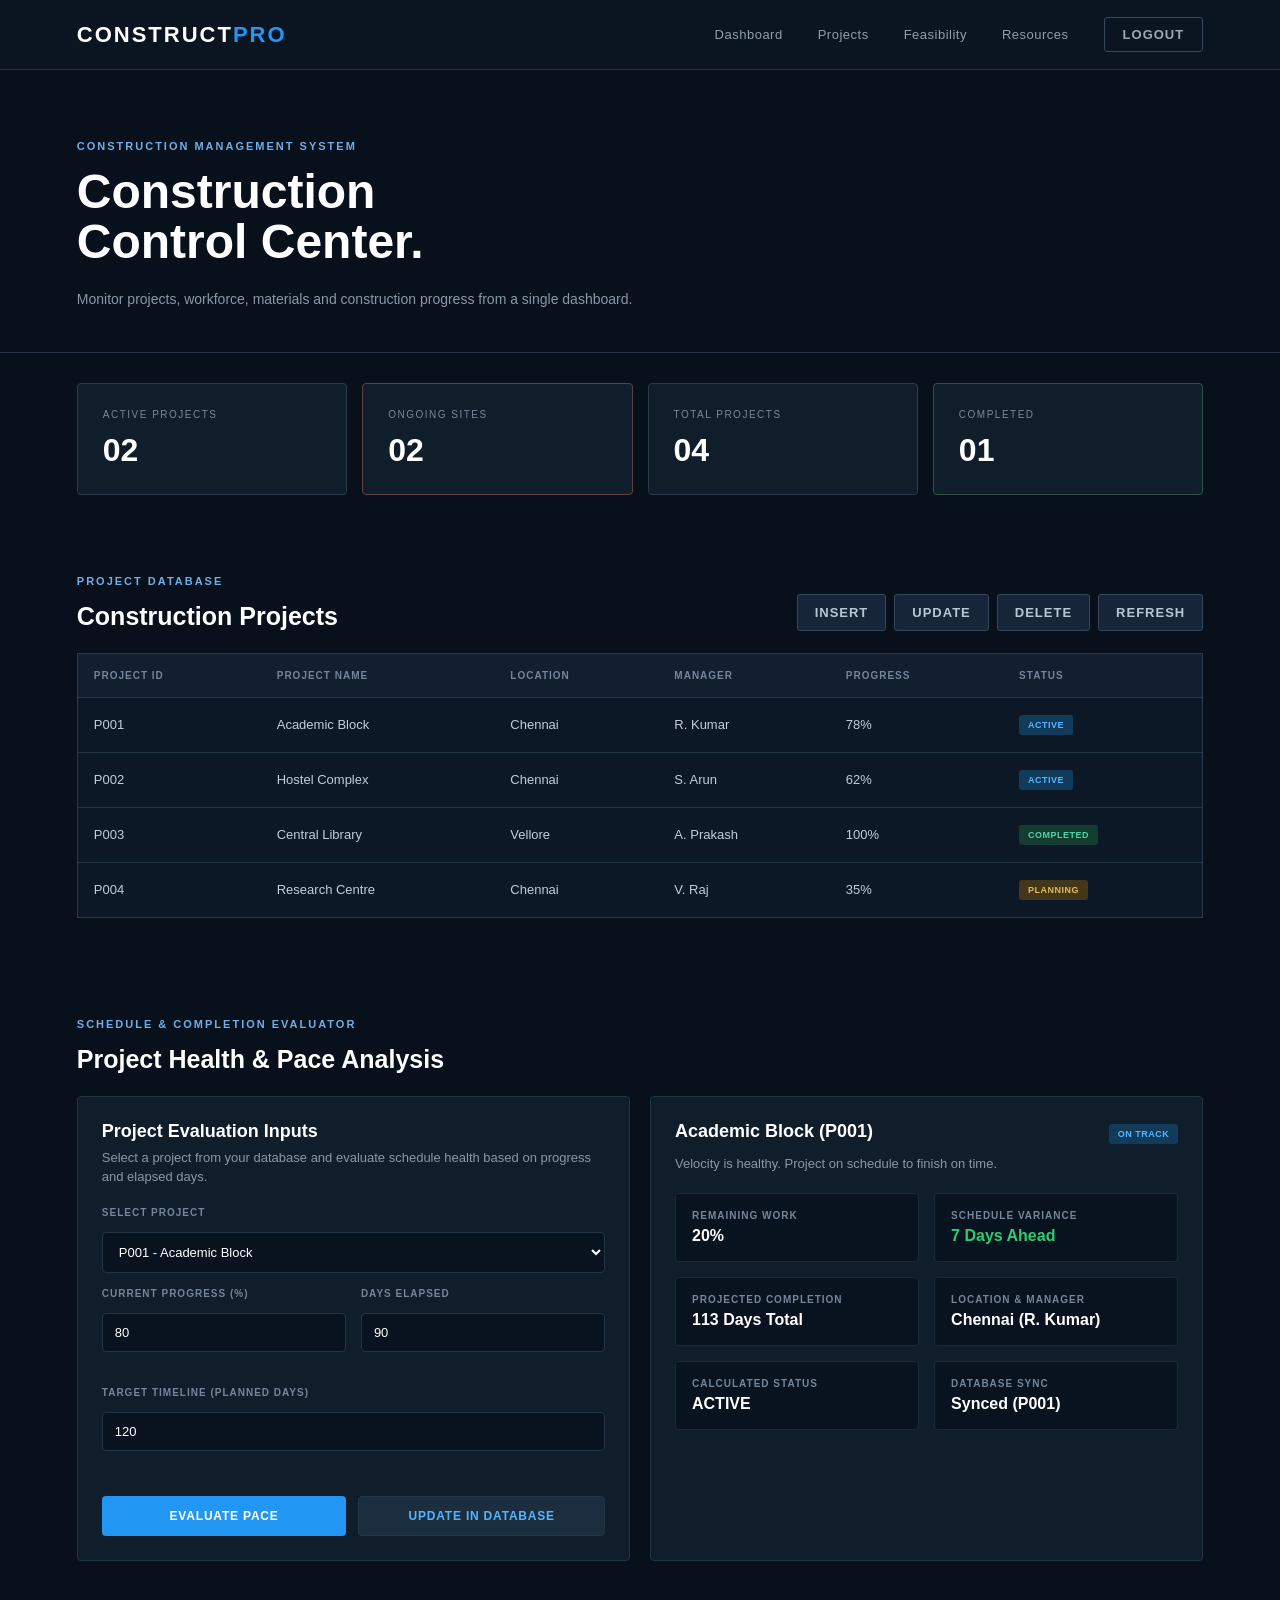
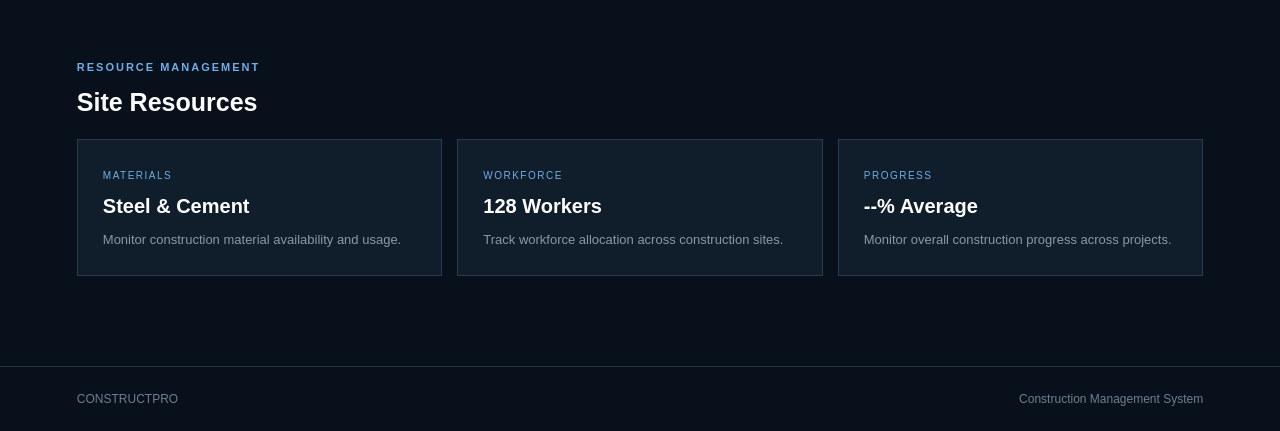
==== frontend/dashboard.html @ 84592eaa "Initial commit - ConstructPro" ====
<!DOCTYPE html>
<html lang="en">

<head>

    <meta charset="UTF-8">

    <meta name="viewport" content="width=device-width, initial-scale=1.0">

    <title>Construction Management Dashboard</title>

    <link rel="stylesheet" href="style.css?v=2">

</head>


<body class="dashboard-page">


<!-- ================= HEADER ================= -->

<header>

    <div class="brand">
        CONSTRUCT<span>PRO</span>
    </div>

    <nav>

        <a href="#dashboard">Dashboard</a>

        <a href="#projects">Projects</a>

        <a href="#feasibility">Feasibility</a>

        <a href="#resources">Resources</a>

    </nav>

    <button class="logout"
            onclick="logout()">

        LOGOUT

    </button>

</header>



<!-- ================= MAIN ================= -->

<main>


<!-- ================= DASHBOARD ================= -->

<section id="dashboard"
         class="dashboard-hero">

    <div>

        <p class="system-label">
            CONSTRUCTION MANAGEMENT SYSTEM
        </p>

        <h1>
            Construction<br>
            Control Center.
        </h1>

        <p class="dashboard-description">

            Monitor projects, workforce,
            materials and construction
            progress from a single dashboard.

        </p>

    </div>

</section>



<!-- ================= STATISTICS ================= -->

<section class="stats">

    <div class="stat-card">

        <span>ACTIVE PROJECTS</span>

        <strong id="statActive">02</strong>

    </div>


    <div class="stat-card critical">

        <span>ONGOING SITES</span>

        <strong id="statSites">02</strong>

    </div>


    <div class="stat-card">

        <span>TOTAL PROJECTS</span>

        <strong id="statTotal">04</strong>

    </div>


    <div class="stat-card completed-card">

        <span>COMPLETED</span>

        <strong id="statCompleted">01</strong>

    </div>

</section>



<!-- ================= PROJECTS ================= -->

<section id="projects"
         class="data-section">

    <div class="section-header">

        <div>

            <p class="system-label">
                PROJECT DATABASE
            </p>

            <h2>
                Construction Projects
            </h2>

        </div>


        <div class="actions">

            <button onclick="insertProject()">
                INSERT
            </button>

            <button onclick="updateProject()">
                UPDATE
            </button>

            <button onclick="deleteProject()">
                DELETE
            </button>

            <button onclick="refreshProjects()">
                REFRESH
            </button>

        </div>

    </div>



    <div class="table-container">

        <table id="projectTable">

            <thead>

                <tr>

                    <th>PROJECT ID</th>

                    <th>PROJECT NAME</th>

                    <th>LOCATION</th>

                    <th>MANAGER</th>

                    <th>PROGRESS</th>

                    <th>STATUS</th>

                </tr>

            </thead>


            <tbody id="projectTableBody">

                <tr>

                    <td>P001</td>

                    <td>Academic Block</td>

                    <td>Chennai</td>

                    <td>R. Kumar</td>

                    <td>78%</td>

                    <td>
                        <span class="status active">
                            ACTIVE
                        </span>
                    </td>

                </tr>


                <tr>

                    <td>P002</td>

                    <td>Hostel Complex</td>

                    <td>Chennai</td>

                    <td>S. Arun</td>

                    <td>62%</td>

                    <td>
                        <span class="status active">
                            ACTIVE
                        </span>
                    </td>

                </tr>


                <tr>

                    <td>P003</td>

                    <td>Central Library</td>

                    <td>Vellore</td>

                    <td>A. Prakash</td>

                    <td>100%</td>

                    <td>
                        <span class="status completed">
                            COMPLETED
                        </span>
                    </td>

                </tr>


                <tr>

                    <td>P004</td>

                    <td>Research Centre</td>

                    <td>Chennai</td>

                    <td>V. Raj</td>

                    <td>35%</td>

                    <td>
                        <span class="status planning">
                            PLANNING
                        </span>
                    </td>

                </tr>

            </tbody>

        </table>

    </div>

</section>



<!-- ================= SCHEDULE & HEALTH EVALUATOR ================= -->

<section id="feasibility"
         class="data-section">

    <div class="section-header">

        <div>

            <p class="system-label">
                SCHEDULE & COMPLETION EVALUATOR
            </p>

            <h2>
                Project Health & Pace Analysis
            </h2>

        </div>

    </div>


    <div class="estimator-container">

        <!-- Input Form -->
        <div class="estimator-card input-card">

            <h3>Project Evaluation Inputs</h3>

            <p class="card-desc">
                Select a project from your database and evaluate schedule health based on progress and elapsed days.
            </p>

            <div class="form-grid">

                <div class="form-group full-width">
                    <label>SELECT PROJECT</label>
                    <select id="evalSelectProject" onchange="onProjectSelectChanged()">
                        <option value="P001">P001 - Academic Block</option>
                        <option value="P002">P002 - Hostel Complex</option>
                        <option value="P003">P003 - Central Library</option>
                        <option value="P004">P004 - Research Centre</option>
                    </select>
                </div>

                <div class="form-group">
                    <label>CURRENT PROGRESS (%)</label>
                    <input type="number" id="evalProgress" value="80" min="0" max="100" placeholder="0 - 100">
                </div>

                <div class="form-group">
                    <label>DAYS ELAPSED</label>
                    <input type="number" id="evalDaysElapsed" value="90" min="1" placeholder="e.g. 90">
                </div>

                <div class="form-group full-width">
                    <label>TARGET TIMELINE (PLANNED DAYS)</label>
                    <input type="number" id="evalTargetDays" value="120" min="1" placeholder="e.g. 120">
                </div>

            </div>

            <div class="estimator-actions">
                <button type="button" class="btn-calc" onclick="evaluateProjectSchedule(false)">
                    EVALUATE PACE
                </button>
                <button type="button" class="btn-save" onclick="evaluateProjectSchedule(true)">
                    UPDATE IN DATABASE
                </button>
            </div>

        </div>


        <!-- Output Result Card -->
        <div class="estimator-card output-card">

            <div class="output-top">
                <h3 id="outProjectTitle">Academic Block (P001)</h3>
                <span id="healthBadge" class="status active">ON TRACK</span>
            </div>

            <p class="card-desc" id="outRecommendation">
                Velocity is healthy. Project on schedule to finish on time.
            </p>

            <div class="output-stats-grid">

                <div class="out-item">
                    <span>REMAINING WORK</span>
                    <strong id="outRemaining">20%</strong>
                </div>

                <div class="out-item">
                    <span>SCHEDULE VARIANCE</span>
                    <strong id="outPaceVariance" style="color: #2ecc71;">7 Days Ahead</strong>
                </div>

                <div class="out-item">
                    <span>PROJECTED COMPLETION</span>
                    <strong id="outProjectedDays">113 Days Total</strong>
                </div>

                <div class="out-item">
                    <span>LOCATION & MANAGER</span>
                    <strong id="outSiteInfo">Chennai (R. Kumar)</strong>
                </div>

                <div class="out-item">
                    <span>CALCULATED STATUS</span>
                    <strong id="outNewStatus">ACTIVE</strong>
                </div>

                <div class="out-item">
                    <span>DATABASE SYNC</span>
                    <strong id="outDbSync">Synced (P001)</strong>
                </div>

            </div>

        </div>

    </div>

</section>



<!-- ================= RESOURCES ================= -->

<section id="resources"
         class="data-section">

    <div class="section-header">

        <div>

            <p class="system-label">
                RESOURCE MANAGEMENT
            </p>

            <h2>
                Site Resources
            </h2>

        </div>

    </div>


    <div class="resource-grid">


        <div class="resource-card">

            <span>MATERIALS</span>

            <h3>Steel & Cement</h3>

            <p>
                Monitor construction material
                availability and usage.
            </p>

        </div>


        <div class="resource-card">

            <span>WORKFORCE</span>

            <h3>128 Workers</h3>

            <p>
                Track workforce allocation
                across construction sites.
            </p>

        </div>


        <div class="resource-card">

            <span>PROGRESS</span>

            <h3 id="statAvgProgress">--% Average</h3>

            <p>
                Monitor overall construction
                progress across projects.
            </p>

        </div>

    </div>

</section>


</main>



<footer>

    CONSTRUCTPRO

    <span>
        Construction Management System
    </span>

</footer>


<script src="script.js?v=4"></script>

</body>

</html>
---- frontend/style.css ----
* {
    margin: 0;
    padding: 0;
    box-sizing: border-box;
}

body {
    font-family: Arial, sans-serif;
    background: #08101b;
    color: #ffffff;
}


/* ================= LOGIN ================= */

.login-page {
    min-height: 100vh;

    display: flex;
    justify-content: center;
    align-items: center;

    background:
        radial-gradient(
            circle at 20% 20%,
            #17283d 0%,
            #08101b 45%,
            #050a11 100%
        );
}

.login-card {
    width: 440px;

    padding: 55px 50px;

    background: rgba(18, 29, 43, 0.95);

    border: 1px solid #314255;

    box-shadow:
        0 20px 60px rgba(0, 0, 0, 0.45);

    border-radius: 4px;
}

.brand {
    font-size: 22px;
    font-weight: bold;
    letter-spacing: 2px;

    margin-bottom: 45px;
}

.brand span {
    color: #2196f3;
}

.system-label {
    color: #6faee8;

    font-size: 11px;
    font-weight: bold;

    letter-spacing: 2px;

    margin-bottom: 15px;
}

h1 {
    font-size: 46px;
    line-height: 1.05;

    margin-bottom: 20px;
}

.login-description {
    color: #9ba8b7;

    line-height: 1.6;

    font-size: 14px;

    margin-bottom: 35px;
}

label {
    display: block;

    color: #b9c4d0;

    font-size: 12px;
    font-weight: bold;

    margin-bottom: 8px;
}

input {
    width: 100%;

    padding: 14px;

    margin-bottom: 20px;

    background: #0d1826;

    border: 1px solid #34475b;

    border-radius: 3px;

    color: white;

    font-size: 14px;

    outline: none;
}

input:focus {
    border-color: #2196f3;
}

button {
    width: 100%;

    padding: 14px;

    margin-top: 5px;

    background: #2196f3;

    border: none;

    border-radius: 3px;

    color: white;

    font-size: 13px;
    font-weight: bold;

    letter-spacing: 1px;

    cursor: pointer;
}

button:hover {
    background: #1976d2;
}

#loginMessage {
    margin-top: 15px;

    font-size: 13px;

    text-align: center;
}
/* ==================================================
   DASHBOARD
================================================== */

.dashboard-page {
    background: #08101b;
    color: #ffffff;
    min-height: 100vh;
}


/* HEADER */

.dashboard-page header {
    height: 70px;

    padding: 0 6%;

    display: flex;
    align-items: center;

    border-bottom: 1px solid #263646;

    background: #0b1522;
}

.dashboard-page header .brand {
    margin: 0;

    margin-right: auto;
}

.dashboard-page nav {
    display: flex;
    gap: 35px;
    margin-right: 35px;
}

.dashboard-page nav a {
    color: #8f9dac;

    text-decoration: none;

    font-size: 13px;

    letter-spacing: 0.5px;
}

.dashboard-page nav a:hover {
    color: #ffffff;
}

.logout {
    width: auto;

    padding: 9px 18px;

    margin: 0;

    background: transparent;

    border: 1px solid #34475b;

    color: #9ba8b7;
}

.logout:hover {
    background: #182536;
}


/* HERO */

.dashboard-hero {

    padding: 70px 6% 40px;

    border-bottom: 1px solid #263646;

}

.dashboard-hero h1 {

    font-size: 48px;

    line-height: 1.05;

    margin-bottom: 20px;

}

.dashboard-description {

    max-width: 560px;

    color: #8998a8;

    line-height: 1.7;

    font-size: 14px;

}


/* STATISTICS */

.stats {

    padding: 30px 6%;

    display: grid;

    grid-template-columns:
        repeat(4, 1fr);

    gap: 15px;

}


.stat-card {

    padding: 25px;

    background: #101d2b;

    border: 1px solid #2a3b4e;

    border-radius: 4px;

}


.stat-card span {

    display: block;

    color: #78899b;

    font-size: 10px;

    letter-spacing: 1.5px;

    margin-bottom: 12px;

}


.stat-card strong {

    font-size: 32px;

}


.critical {

    border-color: #614044;

}


.completed-card {

    border-color: #315348;

}


/* SECTIONS */

.data-section {

    padding: 50px 6%;

}


.section-header {

    display: flex;

    justify-content: space-between;

    align-items: end;

    margin-bottom: 22px;

}


.section-header h2 {

    font-size: 25px;

}


.actions {

    display: flex;

    gap: 8px;

}


.actions button {

    width: auto;

    padding: 10px 17px;

    background: #162638;

    border: 1px solid #34475b;

    color: #b9c6d3;

}


.actions button:hover {

    background: #2196f3;

    border-color: #2196f3;

    color: white;

}


/* TABLE */

.table-container {

    overflow-x: auto;

    background: #0d1826;

    border: 1px solid #2a3b4e;

}


#projectTable {

    width: 100%;

    border-collapse: collapse;

}


#projectTable th {

    background: #121f2e;

    color: #74869a;

    padding: 16px;

    text-align: left;

    font-size: 10px;

    letter-spacing: 1px;

}


#projectTable td {

    padding: 17px 16px;

    border-top: 1px solid #233445;

    color: #c3ced9;

    font-size: 13px;

}


#projectTable tbody tr:hover {

    background: #122133;

}


/* STATUS */

.status {

    display: inline-block;

    padding: 5px 9px;

    border-radius: 3px;

    font-size: 9px;

    font-weight: bold;

    letter-spacing: 0.5px;

}


.active {

    background: #123b5b;

    color: #54b5ff;

}


.completed {

    background: #143c32;

    color: #4ed3a5;

}


.planning {

    background: #423819;

    color: #e4bb55;

}


/* RESOURCES */

.resource-grid {

    display: grid;

    grid-template-columns:
        repeat(3, 1fr);

    gap: 15px;

}


.resource-card {

    padding: 25px;

    background: #101d2b;

    border: 1px solid #2a3b4e;

}


.resource-card span {

    color: #6faee8;

    font-size: 10px;

    letter-spacing: 1.5px;

}


.resource-card h3 {

    margin: 12px 0;

    font-size: 20px;

}


.resource-card p {

    color: #8998a8;

    font-size: 13px;

    line-height: 1.6;

}


/* FOOTER */

.dashboard-page footer {

    margin-top: 40px;

    padding: 25px 6%;

    border-top: 1px solid #263646;

    color: #6f7f90;

    font-size: 12px;

}


.dashboard-page footer span {

    float: right;

}


/* MOBILE */

@media (max-width: 800px) {

    .stats {

        grid-template-columns: 1fr 1fr;

    }

    .resource-grid {

        grid-template-columns: 1fr;

    }

    .section-header {

        align-items: flex-start;

        flex-direction: column;

        gap: 20px;

    }

}


@media (max-width: 600px) {

    .stats {

        grid-template-columns: 1fr;

    }

    .dashboard-page nav {

        display: none;

    }

}


/* ==================================================
   FEASIBILITY & ESTIMATOR
================================================== */

.estimator-container {
    display: grid;
    grid-template-columns: 1fr 1fr;
    gap: 20px;
    margin-top: 10px;
}

.estimator-card {
    background: #101d2b;
    border: 1px solid #233445;
    border-radius: 4px;
    padding: 24px;
}

.estimator-card h3 {
    font-size: 18px;
    margin-bottom: 6px;
    color: #ffffff;
}

.card-desc {
    font-size: 13px;
    color: #8998a8;
    margin-bottom: 20px;
    line-height: 1.5;
}

.form-grid {
    display: grid;
    grid-template-columns: 1fr 1fr;
    gap: 15px;
}

.form-group {
    display: flex;
    flex-direction: column;
    gap: 6px;
}

.form-group.full-width {
    grid-column: 1 / -1;
}

.form-group label {
    font-size: 10px;
    letter-spacing: 1px;
    color: #74869a;
    font-weight: bold;
}

.form-group input,
.form-group select {
    background: #09131f;
    border: 1px solid #233445;
    border-radius: 4px;
    color: #ffffff;
    padding: 11px 12px;
    font-size: 13px;
    outline: none;
    transition: border-color 0.2s;
}

.form-group input:focus,
.form-group select:focus {
    border-color: #2196f3;
}

.estimator-actions {
    display: flex;
    gap: 12px;
    margin-top: 20px;
}

.btn-calc {
    flex: 1;
    background: #2196f3;
    color: #ffffff;
    border: none;
    border-radius: 4px;
    padding: 12px;
    font-size: 12px;
    font-weight: bold;
    letter-spacing: 0.8px;
    cursor: pointer;
    transition: background 0.2s;
}

.btn-calc:hover {
    background: #1976d2;
}

.btn-save {
    flex: 1;
    background: #1b2e40;
    color: #54b5ff;
    border: 1px solid #233445;
    border-radius: 4px;
    padding: 12px;
    font-size: 12px;
    font-weight: bold;
    letter-spacing: 0.8px;
    cursor: pointer;
    transition: all 0.2s;
}

.btn-save:hover {
    background: #233e56;
    border-color: #54b5ff;
}

.output-top {
    display: flex;
    justify-content: space-between;
    align-items: center;
    margin-bottom: 6px;
}

.output-stats-grid {
    display: grid;
    grid-template-columns: 1fr 1fr;
    gap: 15px;
    margin-top: 15px;
}

.out-item {
    background: #09131f;
    border: 1px solid #1a2a3a;
    border-radius: 4px;
    padding: 16px;
    display: flex;
    flex-direction: column;
    gap: 6px;
}

.out-item span {
    font-size: 10px;
    color: #74869a;
    letter-spacing: 1px;
    font-weight: bold;
}

.out-item strong {
    font-size: 16px;
    color: #ffffff;
    font-weight: 600;
}

.status.deficit {
    background: #4a1c1d;
    color: #ff7675;
}

@media (max-width: 900px) {
    .estimator-container {
        grid-template-columns: 1fr;
    }
}
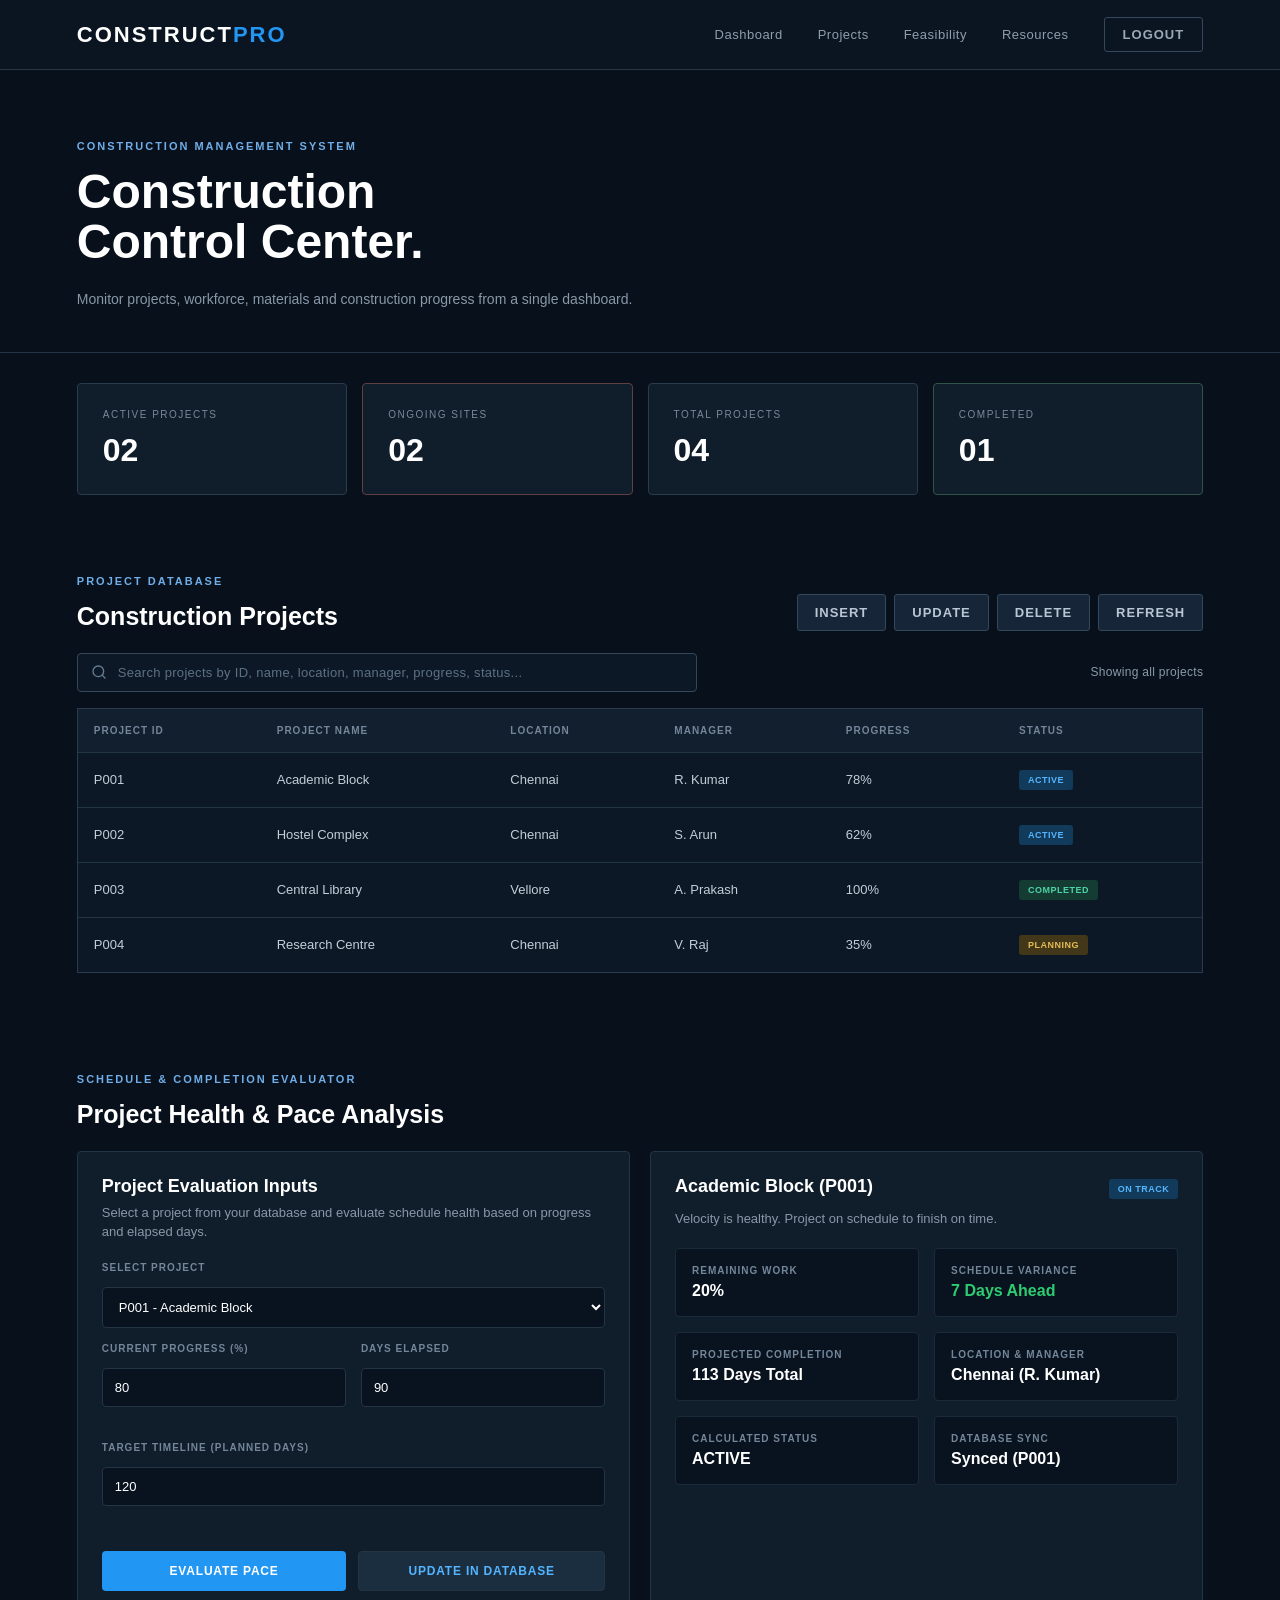
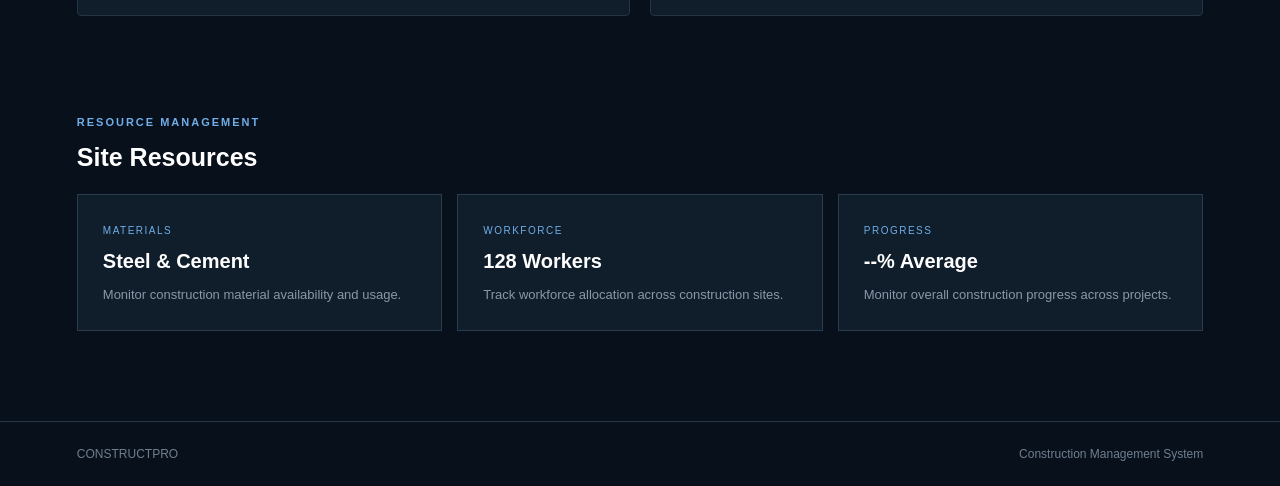
==== commit 58573df0: "Add global project search bar with multi-field filtering, clear control, and results counter" ====
--- a/frontend/dashboard.html
+++ b/frontend/dashboard.html
@@ -168,7 +168,37 @@
 
     </div>
 
-
+    <!-- ================= GLOBAL PROJECT SEARCH BAR ================= -->
+    <div class="search-toolbar">
+        <div class="search-box">
+            <svg class="search-icon" width="16" height="16" viewBox="0 0 24 24" fill="none" stroke="currentColor" stroke-width="2" stroke-linecap="round" stroke-linejoin="round">
+                <circle cx="11" cy="11" r="8"></circle>
+                <line x1="21" y1="21" x2="16.65" y2="16.65"></line>
+            </svg>
+            <input
+                type="text"
+                id="projectSearchInput"
+                class="search-input"
+                placeholder="Search projects by ID, name, location, manager, progress, status..."
+                oninput="handleProjectSearch(this.value)"
+                aria-label="Search projects"
+                autocomplete="off"
+            >
+            <button
+                type="button"
+                id="projectSearchClear"
+                class="search-clear-btn"
+                onclick="clearProjectSearch()"
+                title="Clear search"
+                aria-label="Clear search"
+                style="display: none;"
+            >&times;</button>
+        </div>
+
+        <div id="projectSearchCount" class="search-count">
+            Showing all projects
+        </div>
+    </div>
 
     <div class="table-container">
 
--- a/frontend/style.css
+++ b/frontend/style.css
@@ -382,6 +382,171 @@
     border-color: #2196f3;
 
     color: white;
+
+}
+
+
+/* ================= SEARCH TOOLBAR ================= */
+
+.search-toolbar {
+
+    display: flex;
+
+    justify-content: space-between;
+
+    align-items: center;
+
+    gap: 16px;
+
+    margin-bottom: 16px;
+
+    flex-wrap: wrap;
+
+}
+
+
+.search-box {
+
+    position: relative;
+
+    flex: 1;
+
+    min-width: 280px;
+
+    max-width: 620px;
+
+    display: flex;
+
+    align-items: center;
+
+}
+
+
+.search-icon {
+
+    position: absolute;
+
+    left: 14px;
+
+    width: 16px;
+
+    height: 16px;
+
+    stroke: #667c93;
+
+    pointer-events: none;
+
+}
+
+
+.search-box input.search-input {
+
+    width: 100%;
+
+    padding: 11px 38px 11px 40px;
+
+    margin-bottom: 0;
+
+    background: #0d1826;
+
+    border: 1px solid #34475b;
+
+    border-radius: 4px;
+
+    color: #e6edf3;
+
+    font-size: 13px;
+
+    letter-spacing: 0.3px;
+
+    outline: none;
+
+    transition: border-color 0.2s ease, box-shadow 0.2s ease;
+
+}
+
+
+.search-box input.search-input::placeholder {
+
+    color: #5d7185;
+
+}
+
+
+.search-box input.search-input:focus {
+
+    border-color: #2196f3;
+
+    box-shadow: 0 0 0 2px rgba(33, 150, 243, 0.15);
+
+}
+
+
+.search-clear-btn {
+
+    position: absolute;
+
+    right: 10px;
+
+    top: 50%;
+
+    transform: translateY(-50%);
+
+    width: 22px;
+
+    height: 22px;
+
+    margin: 0;
+
+    padding: 0;
+
+    background: #1b2a3a;
+
+    border: 1px solid #3d5063;
+
+    border-radius: 50%;
+
+    color: #8c9ea0;
+
+    font-size: 14px;
+
+    line-height: 1;
+
+    display: flex;
+
+    align-items: center;
+
+    justify-content: center;
+
+    cursor: pointer;
+
+    transition: all 0.15s ease;
+
+}
+
+
+.search-clear-btn:hover {
+
+    background: #24384d;
+
+    color: #ffffff;
+
+    border-color: #526880;
+
+}
+
+
+.search-count {
+
+    color: #8a9ba8;
+
+    font-size: 12px;
+
+    font-weight: 500;
+
+    letter-spacing: 0.3px;
+
+    white-space: nowrap;
 
 }
 
